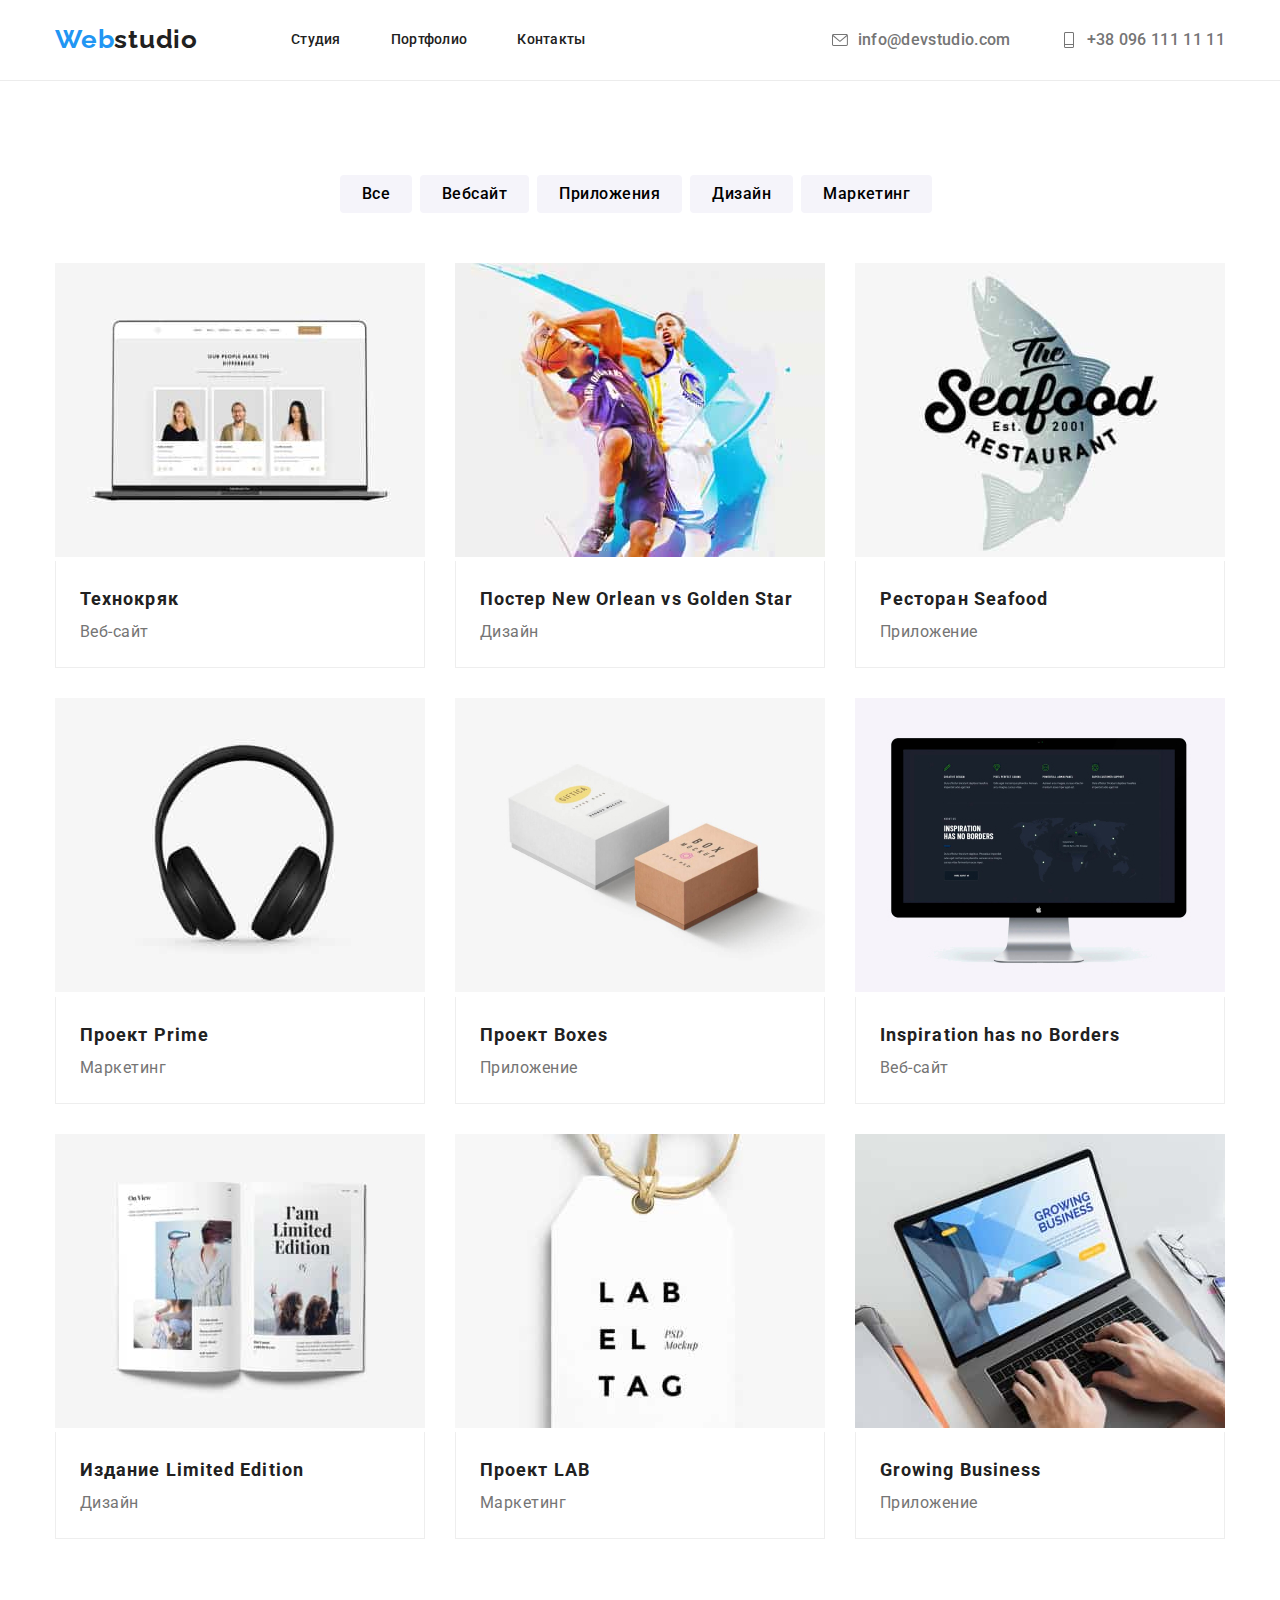
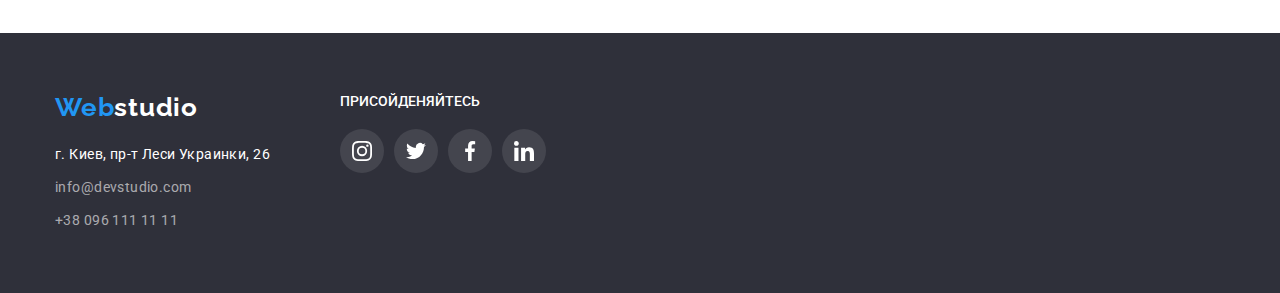
==== portfolio.html @ 6fe6b193 ".prettierrc.json" ====
<!DOCTYPE html>
<html lang="ru">

<head>
    <meta charset="UTF-8">
    <meta http-equiv="X-UA-Compatible" content="IE=edge">
    <meta name="viewport" content="width=device-width, initial-scale=1.0">
    <title>Webstudio</title>
    <link rel="preconnect" href="https://fonts.gstatic.com">

    <link
        href="https://fonts.googleapis.com/css2?family=Raleway:wght@700&family=Roboto:wght@400;500;700;900&display=swap"
        rel="stylesheet">


    <link rel="stylesheet"
        href="https://cdnjs.cloudflare.com/ajax/libs/modern-normalize/1.0.0/modern-normalize.min.css" />


    <link rel="stylesheet" href="./css/styles.css" />

</head>



<header class="header">
    <div class="container">
        <nav class="header-nav">
            <a href="./index.html" lang="en" class="logo"><span class="logo-accent">Web</span>studio</a>

            <ul class="site-nav">
                <li class="item"> <a href="./index.html" class="test-link">Студия</a></li>
                <li class="item"> <a href="./portfolio.html" class="test-link">Портфолио</a></li>
                <li class="item"> <a href="" class="test-link">Контакты</a></li>
            </ul>
        </nav>

        <ul class="adress">
            <li class="item"> <a href="info@devstudio.com" class="header-adress">
                    <svg class="header-adress-icon" width="16" height="12">
                        <use href="./images/icons/symbol-defs2.svg#icon-envelope-grey">
                        </use>
                    </svg>
                    info@devstudio.com
                </a>
            </li>

            <li class="item"> <a href="tel:+380961111111" class="header-adress">
                    <svg class="header-adress-icon" width="10" height="16">
                        <use href="./images/icons/symbol-defs2.svg#icon-Tel-header">
                        </use>
                    </svg>
                    +38 096 111 11 11
                </a>
            </li>
        </ul>
</header>


<main>

    <!--Portfolio menu-->
    <section class="section">
        <div class="container">
            <ul class="center">
                <li class="align-horizontal">
                    <button href="" type="button" class="top-menu">Все</button></li>
                <li class="align-horizontal">
                    <button href="" type="button" class="top-menu">Вебсайт</button></li>
                <li class="align-horizontal">
                    <button href="" type="button" class="top-menu">Приложения</button></li>
                <li class="align-horizontal">
                    <button href="" type="button" class="top-menu">Дизайн</button></li>
                <li class="align-horizontal">
                    <button href="" type="button" class="top-menu">Маркетинг</button></li>
            </ul>


            <!--Portfolio items-->

            <ul class="picture">
                <li class="picture-item">
                    <a href="#" class="link">
                        <img src="./images/img portfolio.jpg" alt="Наша команда" width="370" height="294">
                        <div class="legend">
                            <h3 class="portfolio-picture-title">Технокряк</h3>
                            <p class="description">Веб-сайт</p>
                        </div>
                    </a>
                </li>

                <li class="picture-item">
                    <a href="#" class="link">
                        <img src="./images/img portfolio 1.jpg" alt="Постер баскетболистов" width="370" height="294">
                        <div class="legend">
                            <h3 lang="en" class="portfolio-picture-title">Постер <span>New Orlean vs Golden Star</span>
                            </h3>
                            <p class="description">Дизайн</p>
                        </div>
                    </a>
                </li>


                <li class="picture-item">
                    <a href="#" class="link">
                        <img src="./images/img portfolio 2.jpg" alt="Логотип Сифуд" width="370" height="294">
                        <div class="legend">
                            <h3 lang="en" class="portfolio-picture-title">Ресторан <span>Seafood</h3>
                            <p class="description">Приложение</p>
                        </div>
                    </a>
                </li>

                <li class="picture-item">
                    <a href="#" class="link">
                        <img src="./images/img portfolio 3.jpg" alt="Наушники" width="370" height="294">
                        <div class="legend">
                            <h3 lang="en" class="portfolio-picture-title">Проект Prime</h3>
                            <p class="description">Маркетинг</p>
                        </div>
                    </a>
                </li>

                <li class="picture-item">
                    <a href="#" class="link">
                        <img src="./images/img portfolio 4.jpg" alt="Коробки" width="370" height="294">
                        <div class="legend">
                            <h3 lang="en, ru" class="portfolio-picture-title">Проект Boxes</h3>
                            <p class="description">Приложение</p>
                        </div>
                    </a>
                </li>

                <li class="picture-item">
                    <a href="#" class="link">
                        <img src="./images/img portfolio 5.jpg" alt="Экран монитора" width="370" height="294">
                        <div class="legend">
                            <h3 lang="en" class="portfolio-picture-title">Inspiration has no Borders</h3>
                            <p class="description">Веб-сайт</p>
                        </div>
                    </a>
                </li>

                <li class="picture-item">
                    <a href="#" class="link">
                        <img src="./images/img portfolio 6.jpg" alt="Журнал" width="370" height="294">
                        <div class="legend">
                            <h3 lang="en, ru" class="portfolio-picture-title">Издание Limited Edition</h3>
                            <p class="description">Дизайн</p>
                        </div>
                    </a>
                </li>

                <li class="picture-item">
                    <a href="#" class="link">
                        <img src="./images/img portfolio 7.jpg" alt="Бирка" width="370" height="294">
                        <div class="legend">
                            <h3 lang="en, ru" class="portfolio-picture-title">Проект LAB</h3>
                            <p class="description">Маркетинг</p>
                        </div>
                    </a>
                </li>

                <li class="picture-item">
                    <a href="#" class="link">
                        <img src="./images/img portfolio 8.jpg" alt="Руки печатают по клавишам ноутбука" width="370"
                            height="294">
                        <div class="legend">
                            <h3 lang="en" class="portfolio-picture-title">Growing Business</h3>
                            <p class="description">Приложение</p>
                        </div>
                    </a>
                </li>
            </ul>
    </section>
</main>

<!--Контакты-->

<footer class="footer">
    <div class="container">

        <div class="footer-wrapper">
            <div class="footer-adress-wrapper">
                <a href="./index.html" lang="en" class="footer-logo"><span class="logo-accent">Web</span>studio</a>
                <address class="footer-adress-list">
                    <ul class="footer-nav">

                        <li class="footer-adress-item">
                            <a href="https://goo.gl/maps/8NbSCPgEPVCYa1LM7" class="footer-adress">г. Киев, пр-т Леси
                                Украинки,
                                26</a></li>
                        <li class="footer-adress-item">
                            <a href="info@devstudio.com" class="footer-adress-mail">info@devstudio.com</a></li>
                        <li class="footer-adress-item"> <a href="tel:+380961111111" class="footer-adress-tel">+38 096
                                111 11
                                11</a></li>
                    </ul>

                </address>
            </div>

            <div class="footer-social">
                <p class="footer-social-title">Присойденяйтесь</p>
                <ul class="footer-social-list">
                    <li class="footer-social-item">
                        <a class="social-link footer-social-link" href="">
                            <svg class="social-icon footer-social-icon">
                                <use href="./images/icons/symbol-defs2.svg#icon-instagram-2"></use>
                            </svg>
                        </a>
                    </li>

                    <li class="footer-item">
                        <a class="social-link footer-social-link" href="">
                            <svg class="social-icon footer-social-icon">
                                <use href="./images/icons/symbol-defs2.svg#icon-twitter-2"></use>
                            </svg>
                        </a>
                    </li>

                    <li class="footer-item">
                        <a class="social-link footer-social-link" href="">
                            <svg class="social-icon footer-social-icon">
                                <use href="./images/icons/symbol-defs2.svg#icon-facebook-2"></use>
                            </svg>
                        </a>
                    </li>

                    <li class="footer-item">
                        <a class="social-link footer-social-link" href="">
                            <svg class="social-icon footer-social-icon">
                                <use href="./images/icons/symbol-defs2.svg#icon-linkedin-2"></use>
                            </svg>
                        </a>
                    </li>

                </ul>
            </div>
        </div>
    </div>

</footer>
</body>

</html>
---- css/styles.css ----
:root {
    --text-color: #212121;  /*коричневый*/
    --color-link: #2196F3;  /*голубой*/
    --color-tipe: #757575;  /*серый*/
    --main-color: #FFFFFF;  /*белый*/
    --color-font: #2F303A;  /*темно серый*/
    --color-icons: #AFB1B8; 
    /*светло-серый*/
    --bg-color-light: #f5f4fa; /*cветло-светло-серый*/
    --opposite-basic-color: #000000;  /*черный*/
    --card-set-gap: 30px;
    --primary-bg-color: #fff;  /*cлоновая кость*/
    --clients-bg-color: #E5E5E5;
}




body {
   font-family: 'Roboto', sans-serif;
   color: var(--text-color);
}

.logo {
    
    font-family: Raleway;
    font-weight: 700;
    font-size: 26px;
    line-height: 1.15;
    font-style: normal;
    color: var(--text-color);
    letter-spacing: 0.03em;
    margin-right: 93px;
    /*margin-left: 200px;*/
    
}
.logo-accent {
    color: var(--color-link);
}

h1,
h2,
h3,
h4,
h5,
h6,
p {
    margin-top: 0;
    margin-bottom: 0;
}

ul{
    list-style: none;
    padding: 0;
    margin: 0;
}

a {
    text-decoration: none;
    /* Убираем подчеркивание */
}

li {
display: list-item;
text-align: -webkit-match-parent;

list-style-type: none;
    /* Убираем маркеры */
}

.header {
    border-bottom: 1px solid #ececec;
}

*,
::after,
::before {
    box-sizing: border-box;
}

header {
    display: block;
}

.header > .container {
    display: flex;
    align-items: center;
}


.container { 
    margin-left: auto;
    margin-right: auto;
    width: 1200px;
    padding-left: 15px;
    padding-right: 15px;
}

.header-nav, .adress, .site-nav{
    display: flex;
    align-items: center;
}

.item:not(:last-child) {
    margin-right: 50px;
}

.item:last-child{
    margin-right: 0;
}

.header-adress-icon {
    fill: currentColor;
    margin-right: 10px;
    width: 16px;
    height: 16px;
}



.header-adress {
color: var(--color-tipe);

font-weight: 500;
line-height: 14px;
 line-height: 1.14;
 letter-spacing: 0.02em;
 margin-left: auto;

display: flex;
align-items: center;
}



.adress {
    /*display: flex;*/
    margin-left: auto;
}

.test-link:hover,
.header-adress:hover,
.footer-adress:hover,
.test-link:focus,
.header-adress:focus,
.footer-adress:focus
{
    color: var(--color-link);
}

.test-link {
    display: block;
    font-weight: 500;
    font-size: 14px;
    line-height: 1.14;
    color: var(--text-color);
    letter-spacing: 0.02em;
    padding-top: 32px;
    padding-bottom: 32px;
}

/*MAIN*/
 
.main-title {
    color: var(--main-color);
     text-transform: uppercase;
     font-size: 44px;
     font-weight: 900;
     letter-spacing: 0.06em;
     line-height: 1.36;
     margin-top: 0;
     margin-bottom: 30px;
}

.title {
    /* background-color: var(--color-font); */
    background-color: var(--text-color);
    background-image: linear-gradient(to right, rgba(47, 48, 58, 0.4), rgba(47, 48, 58, 0.4)), 
    url(../images/hero.jpg);
    padding-top: 200px;
    padding-bottom: 200px; 
    background-position: center;
    background-repeat: no-repeat;
    background-size: cover;

     max-width: 1600px;
     height: 600px;
     outline: 1px solid #000000;
     margin-left: auto;
     margin-right: auto;
}


.title-align {
    margin-left: auto;
    margin-right: auto;
    width: 696px;
    
    text-align: center;
}

.btn-order {
    color: var(--main-color);
    background-color: var(--color-link);
    font-weight: 700;
    font-size: 16px;
    line-height: 1.8;

    border: none;
    box-shadow: 0px 4px 4px rgb(0 0 0 / 15%);
    border-radius: 4px;

    padding: 10px 32px;
    cursor: pointer;

    display: inline-block;

    cursor: pointer;
}

.section {
    padding-top: 94px;
    padding-bottom: 94px;
}

.section-features {
    padding-top: 94px;
    /* padding-bottom: 94px; */ */
}

div, section, p, h2{
    display: block;
}



.features-list {
    /*width: 270px;
    margin-right: 30px;
    margin-bottom: 30px; */
    flex-basis: calc(100% / 4 - var(--card-set-gap));
    display: block;
    margin-right: var(--card-set-gap);
    }

   /* .features-list:nth-child(3n){
        margin-right: 0;
    }
    */

.features{
    display: flex;
    flex-wrap: wrap;
    margin-right: calc(-1 * var(--card-set-gap));
}

.features-title {
   color: var(--text-color);
   font-size: 14px;
   font-weight: 700;
   line-height: 1.14;
   letter-spacing: 0.03em;
   text-transform: uppercase;

   margin-top: 0;
   margin-bottom: 10px;
}



.features-subject {
    color: var(--color-tipe);
    /*font-weight: 400;*/
    font-size: 14px;
    line-height: 1.71;
    letter-spacing: 0.03em;

    margin-top: 0;
    margin-bottom: 0;
}



/* ICON */

.icon-wrapper {
    display: flex;
    justify-content: center;
    align-items: center;
    width: 270px;
    height: 120px;
    background-color: var(--bg-color-light);
    border-radius: 4px;
    margin-bottom: 30px;
}

.features-icon {
    width: 70px;
    height: 70px;
}






.command {
    background-color: var(--bg-color-light);
}

.section-title {
    font-size: 36px;
    font-weight: 700;
    line-height: 1.17;
    letter-spacing: 0.03em;
    text-align: center;
    margin-top: 0;
    margin-bottom: 50px;
}

.service {
    display: flex;
    flex-wrap: wrap;
    margin-right: calc(-1 * var(--card-set-gap));
}

.service-item {
    flex-basis: calc(100% / 3 - var(--card-set-gap));
    margin-right: var(--card-set-gap);
}


/* TEAM */

.team {
    display: flex;
    flex-wrap: wrap;
    /* margin-right: calc(-1 * var(--card-set-gap)); */
flex-direction: row;
justify-content: center;
    margin-top: calc(-1 * var(--card-set-gap));
    margin-left: calc(-1 * var(--card-set-gap)); 
}

.team-item {
    flex-basis: calc(100% / 4 - var(--card-set-gap));
    margin-left: var(--card-set-gap);
    background-color: var(--main-color);
    box-shadow: 0px 1px 3px rgba(0, 0, 0, 0.12), 
                0px 1px 1px rgba(0, 0, 0, 0.14),
                0px 2px 1px rgba(0, 0, 0, 0.2);
    border-radius: 0px 0px 4px 4px;
    text-align: center;
    font-size: 16px;
    line-height: 1.18;
    text-align: center;
}

.team__item+.team__item {
    margin-left: 30px;
}

.member {
    padding-top: 30px;
    padding-bottom: 30px;
}


.picture-name {
    color: var(--text-color);
  margin-bottom: 0;
  color: var(--title-text-color);
  font-size: 16px;
  font-weight: 500;
}

.position {
    color: var(--color-tipe);
   margin-top: 10px;
   margin-bottom: 16px;
    font-size: 16px;
    line-height: 1.18;
    letter-spacing: 0.03em;
    text-align: center;
    /* margin-top: 0px;
    margin-bottom: 0px; */
}


/* TEAM ICON */

.social {
    display: flex;
    justify-content: center;
    margin-top: 16px;
    /* padding-bottom: 30px; */
}

.social-item:not(:last-child) {
    margin-right: 10px;
}

.social-link {
    display: flex;
    justify-content: center;
    align-items: center;
    width: 44px;
    height: 44px;
    border-radius: 50%;
    color: var(--color-icons);
}

.social-link:hover,
.social-link:focus {
    color: var(--primary-bg-color);
    background-color: var(--color-link);
}

.social-icon {
    fill: currentColor;
    width: 20px;
    height: 20px;
}


/* CLIENTS */

.clients {
    align-items: ctnter;
}

.clients-list {
    display: flex;
    justify-content: center;
    margin-top: 0px;
    margin-bottom: 0;
}

.clients-item:not(:last-child) {
    margin-right: 30px;
}
    
.clients-link {
    display: flex;
    justify-content: center;
    align-items: center;
    width: 170px;
    height: 90px;
    color: var(--color-icons);
    border: 1px solid #AFB1B8;
    box-sizing: border-box;
    border-radius: 4px;
    
} 


.clients-link:hover,
.clients-link:focus {
    color: var(--color-link);
    border-color: var(--color-link);
}

.clients-icon {
    fill: currentColor;
       width: 106px;
       height: 60px;
}



/* FOOTER */

.footer {
    background-color: var(--color-font);
    padding-top: 60px;
    padding-bottom: 60px;
}

.footer-logo {
    color: var(--main-color);
    display: inline-block;
    margin-bottom: 20px;

    font-family: Raleway;
    font-weight: 700;
    font-size: 26px;
    line-height: 1.15;
    font-style: normal;
   
    letter-spacing: 0.03em;
}

.footer-logo-accent{
    color
}
/* address {
    display: block;
    font-style: italic;
} */

.footer-adress {
    font-family: 'Roboto';
    color: var(--main-color);
    font-style: normal;
    font-size: 14px;
    line-height: 1.71;
    letter-spacing: 0.03em;
}

.footer-adress-mail,
.footer-adress-tel {
font-style: normal;
font-size: 14px;
line-height: 1.71;
letter-spacing: 0.03em;
font-family: 'Roboto';
color: rgba(255, 255, 255, 0.6);

display: block;
margin-top: 9px;
}

.footer-adress-mail:hover,
.footer-adress-tel:hover,
.footer-adress-mail:focus,
.footer-adress-tel:focus {
    color: var(--color-link);
}

/* .footer-address-list .footer-address-item+.footer-address-item {
    margin-top: 9px;
} */



 /* FOOTER ICONS */

 .footer-wrapper {
     display: flex;
 }

.footer-social {
    margin-left: 70px;
}
.footer-social-title {
    margin-bottom: 20px;
    font-weight: 500;
    font-style: normal;
    font-size: 14px;
    line-height: 1.17;
    color: var(--main-color);
    text-transform: uppercase;
}

.footer-social-list {
    display: flex;
}

.footer-item {
    /* margin-top: 16px; */
    margin-left: 10px;
    
} 

.footer-social-link {
    background-color: rgba(255, 255, 255, 0.1);
}

.footer-social-icon {
        fill: var(--main-color);
    } 



/*PORTFOLIO*/

.center {
    display: flex;
    justify-content: center;
    margin-bottom: 50px;
}

.align-horizontal {
    margin-right: 8px;
}

.first {
    color: var(--main-color);
    background-color: var(--color-link);
    box-shadow: 0px 2px 2px rgb(0 0 0 / 12%),
                0px 1px 2px rgb(0 0 0 / 8%);
}



.top-menu {
 font-weight: 500;
 font-size: 16px;
 line-height: 1.63;
 letter-spacing: 0.03em;
 background-color: var(--bg-color-light);
 border: none;
 
 border-radius: 4px;
 padding: 6px 22px;
}

.top-menu:hover,
.top-menu:focus {
color: var(--main-color);
background-color: var(--color-link);
}

.top-menu {
cursor: pointer;
}





.picture {
    display: flex;
    flex-wrap: wrap;
    margin-right: calc(-1 * var(--card-set-gap));
    margin-bottom: calc(-1 * var(--card-set-gap));
}

.picture-item {
    flex-basis: calc(100% / 3 - var(--card-set-gap));
    margin-right: var(--card-set-gap);
    margin-bottom: var(--card-set-gap);
}

.portfolio-picture-title {
    margin: 0;
    color: var(--text-color);
    font-size: 18px;
    line-height: 2;
    font-weight: 700;
    letter-spacing: 0.06em;
}

.legend {
    display: block;
    padding: 20px 24px;
    border: 1px solid #eeeeee;
    border-top: none;
}


.description{
    color: var(--color-tipe);
    font-weight: 400;
    font-size: 16px;
    line-height: 1.87;
    letter-spacing: 0.03em;
    margin: 0;
}


/* PORTFOLIO ICON */
.picture-item:hover {
    box-shadow: 0px 1px 1px rgba(0, 0, 0, 0.12), 0px 4px 4px rgba(0, 0, 0, 0.06),
        1px 4px 6px rgba(0, 0, 0, 0.16);
}
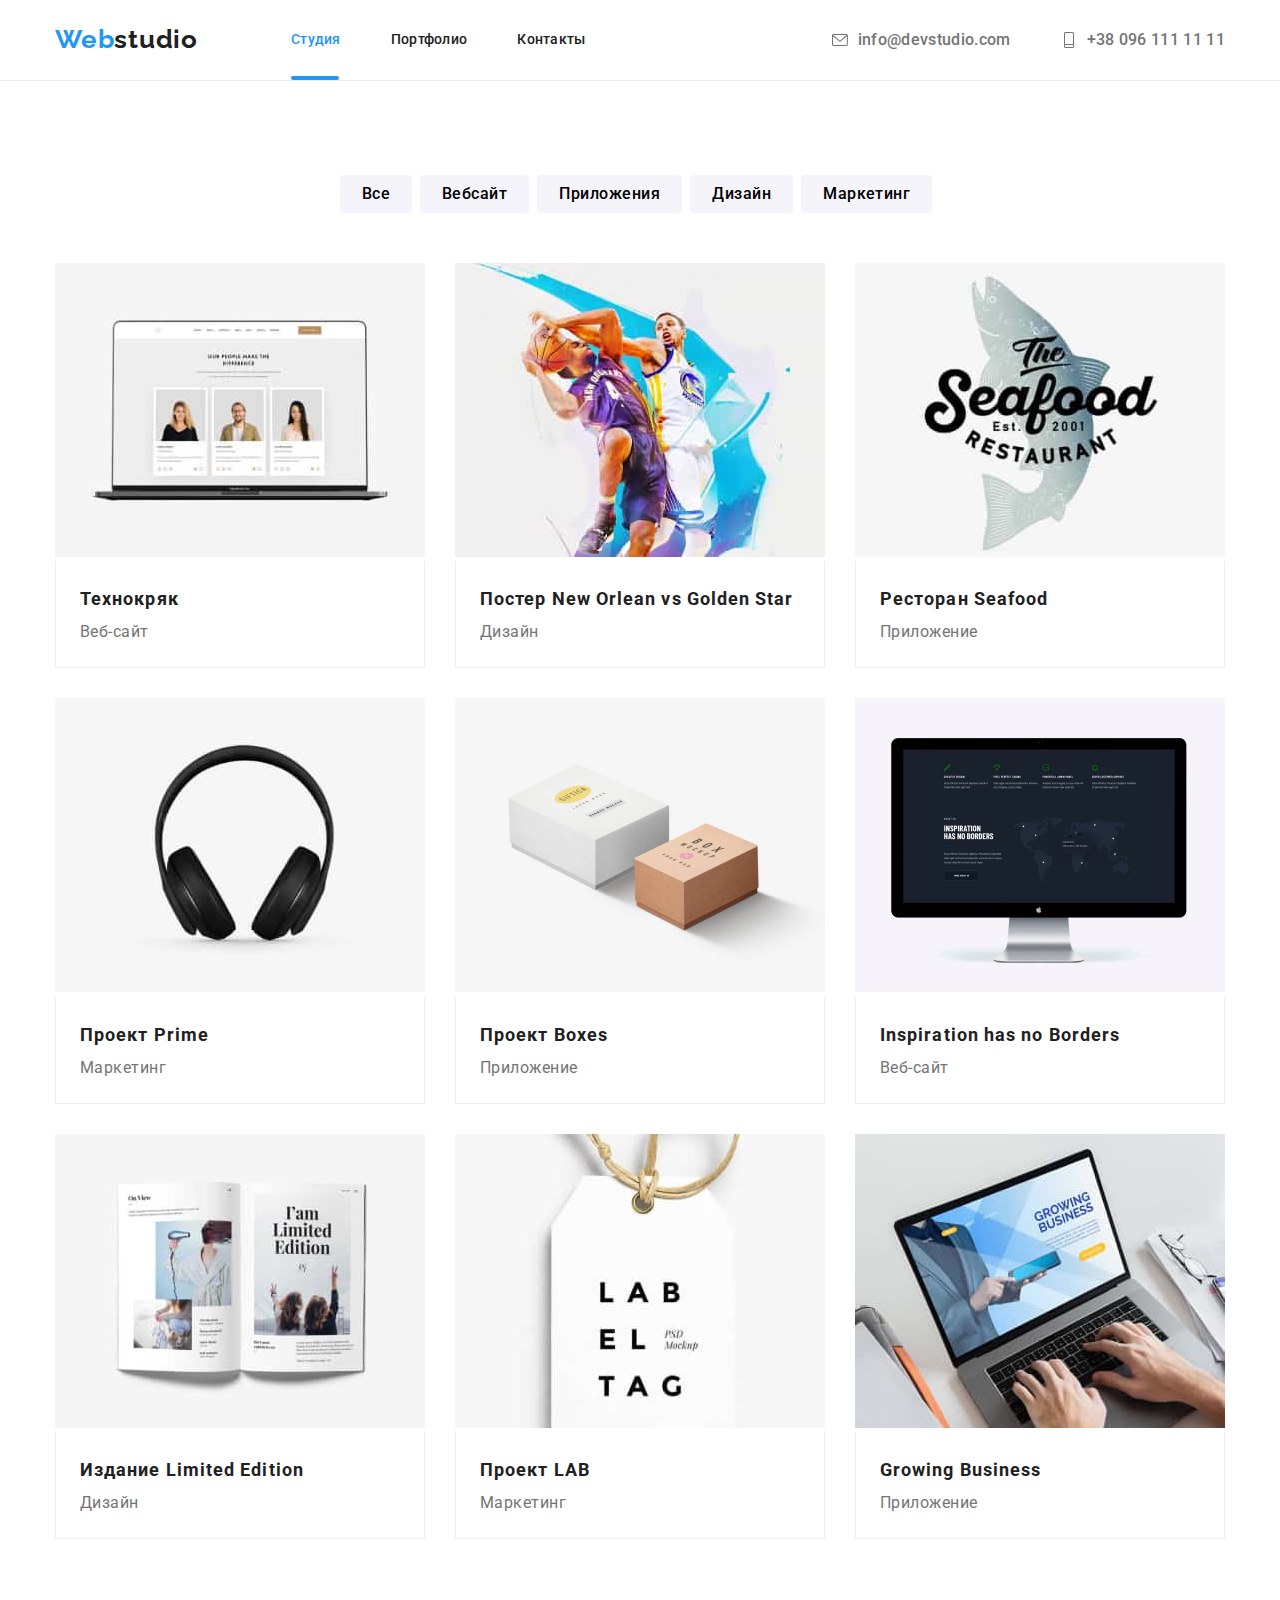
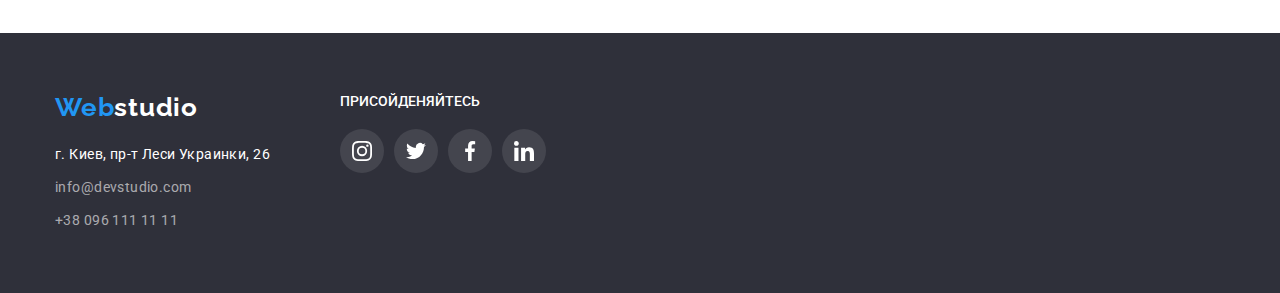
==== commit b75def5b: "backdrop" ====
--- a/portfolio.html
+++ b/portfolio.html
@@ -17,6 +17,8 @@
         href="https://cdnjs.cloudflare.com/ajax/libs/modern-normalize/1.0.0/modern-normalize.min.css" />
 
 
+    <link rel="stylesheet" href="https://cdnjs.cloudflare.com/ajax/libs/animate.css/4.1.1/animate.min.css" />
+
     <link rel="stylesheet" href="./css/styles.css" />
 
 </head>
@@ -29,9 +31,15 @@
             <a href="./index.html" lang="en" class="logo"><span class="logo-accent">Web</span>studio</a>
 
             <ul class="site-nav">
-                <li class="item"> <a href="./index.html" class="test-link">Студия</a></li>
-                <li class="item"> <a href="./portfolio.html" class="test-link">Портфолио</a></li>
-                <li class="item"> <a href="" class="test-link">Контакты</a></li>
+                <li class="item">
+                    <a href="./index.html" class="test-link current-link">Студия</a>
+                </li>
+                <li class="item">
+                    <a href="./portfolio.html" class="test-link">Портфолио</a>
+                </li>
+                <li class="item">
+                    <a href="" class="test-link">Контакты</a>
+                </li>
             </ul>
         </nav>
 
--- a/css/styles.css
+++ b/css/styles.css
@@ -12,6 +12,7 @@
     --card-set-gap: 30px;
     --primary-bg-color: #fff;  /*cлоновая кость*/
     --clients-bg-color: #E5E5E5;
+    --cubic: cubic-bezier(0.4, 0, 0.2, 1);
 }
 
 
@@ -150,7 +151,10 @@
 }
 
 .test-link {
-    display: block;
+    position: relative;
+    display: inline-block;
+transition: color 250ms var(--cubic);
+
     font-weight: 500;
     font-size: 14px;
     line-height: 1.14;
@@ -159,6 +163,38 @@
     padding-top: 32px;
     padding-bottom: 32px;
 }
+
+.current-link,
+.test-link:active { 
+    color: var(--color-link);
+}
+
+/* Studia-band */
+
+.test-link.current-link::after {
+position: absolute;
+
+bottom: 0;
+
+content: '';
+display: block;
+width: 48px;
+height: 4px;
+border-radius: 2px;
+
+background-color: var(--color-link);
+/* opacity: 1;
+transition: opasity 250ms var(--cubic); */
+}
+
+
+
+/* .a:hover::after {
+    opacity: 1;
+} */
+
+
+
 
 /*MAIN*/
  
@@ -218,6 +254,57 @@
 
     cursor: pointer;
 }
+
+
+
+/* MODAL */
+
+.backdrop {
+    position: fixed;
+    top: 0;
+    left: 0;
+    width: 100vw;
+    height: 100vh;
+    background-color: rgba(0, 0, 0, 0.2);
+}
+
+    .backdrop.is-hidden {
+        visibility: hidden;
+opacity: 0;
+pointer-events: none;
+}
+
+.modal {
+    position: absolute;
+    top: 50%;
+    left: 50%;
+    transform: translate(-50%, -50%);
+
+    min-width: 528px;
+    min-height: 581px;
+    padding: 15px;
+
+    background-color: var(--main-color);
+    
+}
+
+.close {
+    position: absolute;
+    top: 8px;
+    right: 8px;
+    width: 30px;
+    height: 30px;
+    border-radius: 50%;
+    border: 1px solid rgba(0, 0, 0, 0.1);
+    background-color: transparent;
+    cursor: pointer;
+    padding: 0;
+}
+
+
+
+
+
 
 .section {
     padding-top: 94px;
@@ -667,3 +754,5 @@
 }
 
 
+
+
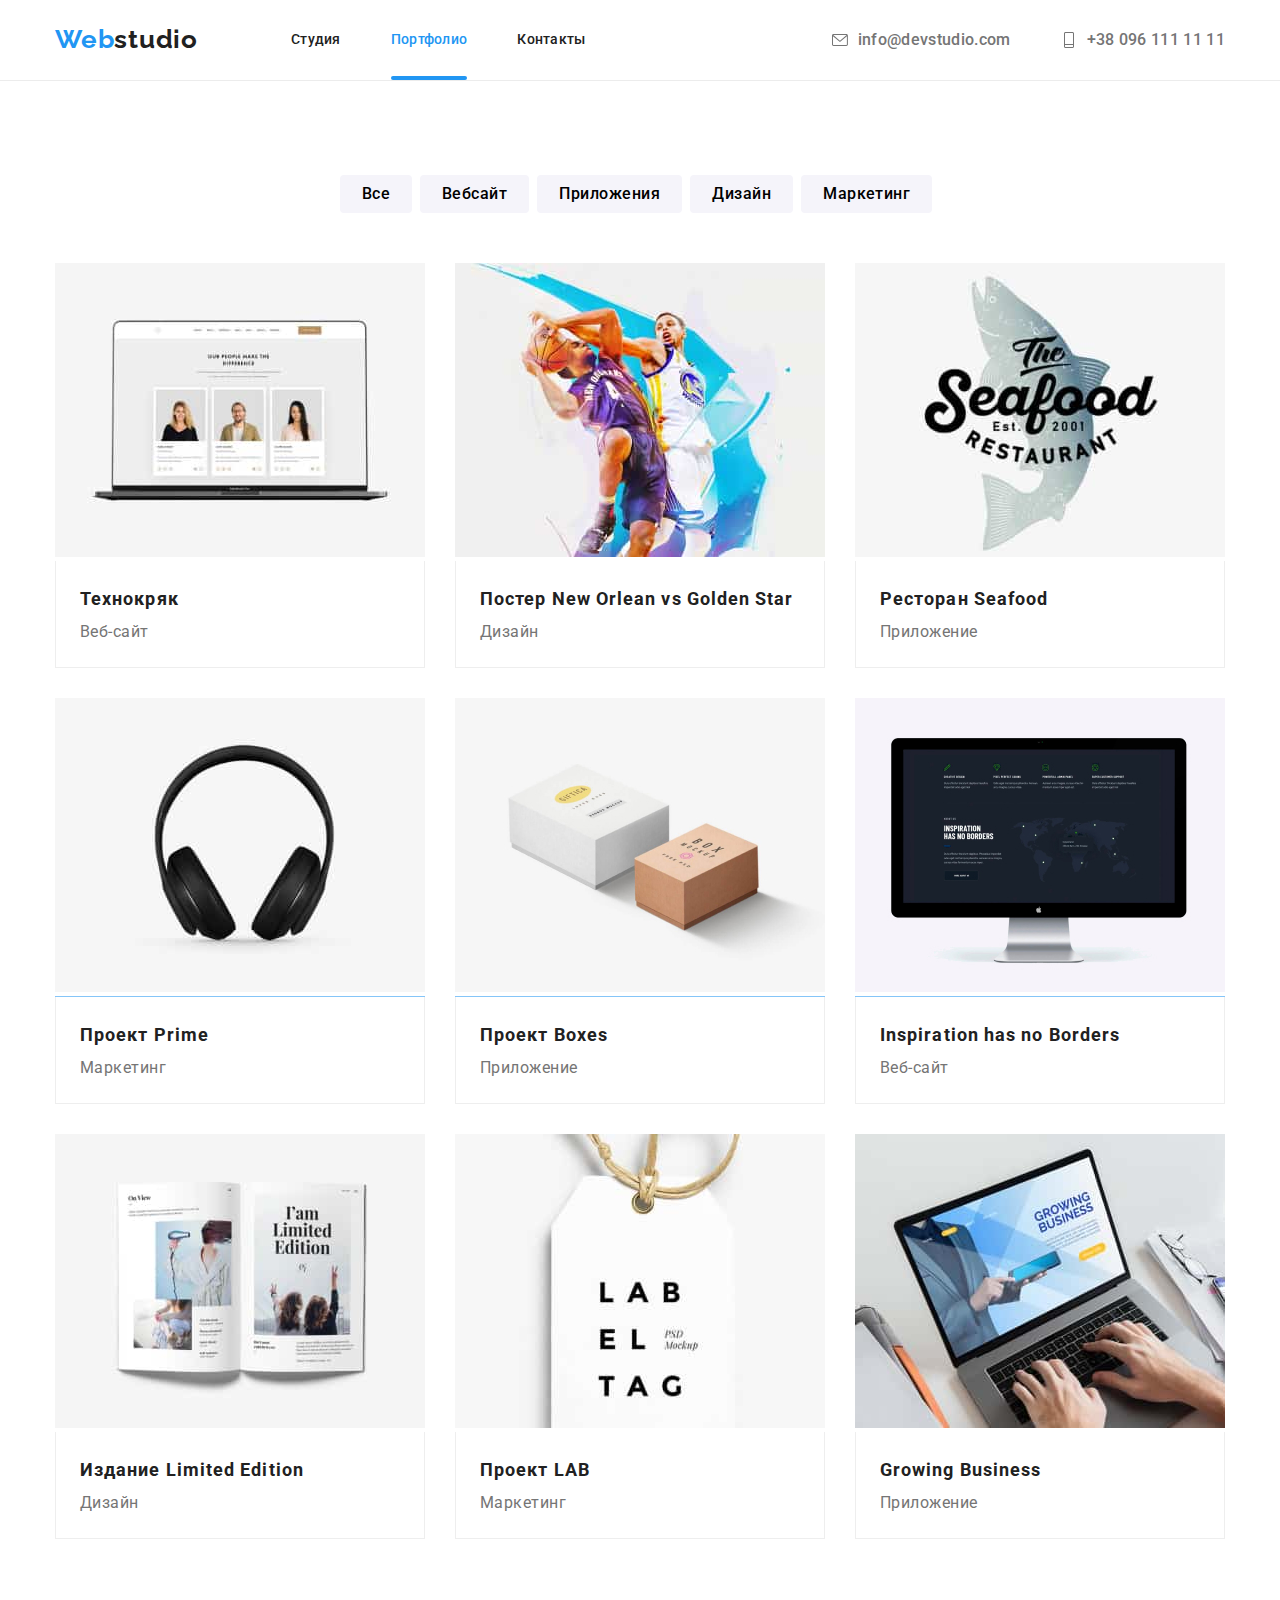
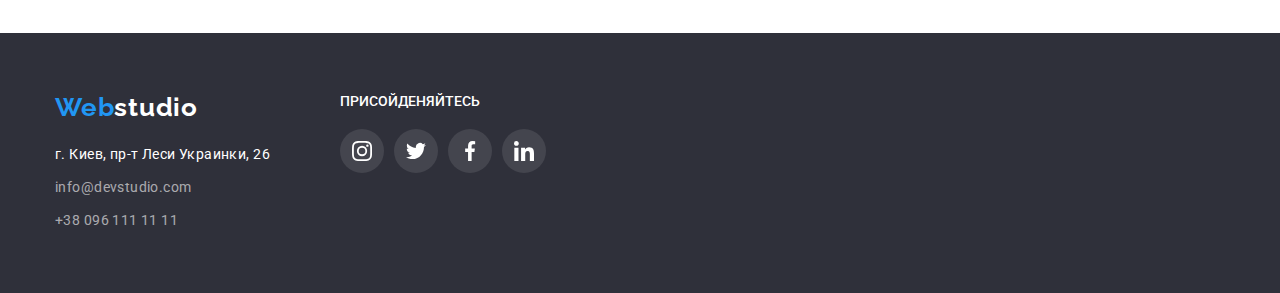
==== commit b07c017b: "portfolio overflow" ====
--- a/portfolio.html
+++ b/portfolio.html
@@ -32,10 +32,10 @@
 
             <ul class="site-nav">
                 <li class="item">
-                    <a href="./index.html" class="test-link current-link">Студия</a>
+                    <a href="./index.html" class="test-link">Студия</a>
                 </li>
                 <li class="item">
-                    <a href="./portfolio.html" class="test-link">Портфолио</a>
+                    <a href="./portfolio.html" class="test-link current-link">Портфолио</a>
                 </li>
                 <li class="item">
                     <a href="" class="test-link">Контакты</a>
@@ -89,7 +89,13 @@
             <ul class="picture">
                 <li class="picture-item">
                     <a href="#" class="link">
-                        <img src="./images/img portfolio.jpg" alt="Наша команда" width="370" height="294">
+                        <div class="picture-item-wrapper">
+                            <img src="./images/img portfolio.jpg" alt="Наша команда" width="370" height="294">
+                            <p class="overlay">Технокряк это современная площадка распространения коронавируса. Компании
+                                используют эту платформу для цифрового шпионажа и атак на защищённые сервера
+                                конкурентов.
+                            </p>
+                        </div>
                         <div class="legend">
                             <h3 class="portfolio-picture-title">Технокряк</h3>
                             <p class="description">Веб-сайт</p>
@@ -99,7 +105,15 @@
 
                 <li class="picture-item">
                     <a href="#" class="link">
-                        <img src="./images/img portfolio 1.jpg" alt="Постер баскетболистов" width="370" height="294">
+                        <div class="picture-item-wrapper">
+                            <img src="./images/img portfolio 1.jpg" alt="Постер баскетболистов" width="370"
+                                height="294">
+
+                            <p class="overlay">Технокряк это современная площадка распространения коронавируса. Компании
+                                используют эту платформу для цифрового шпионажа и атак на защищённые сервера
+                                конкурентов.
+                            </p>
+                        </div>
                         <div class="legend">
                             <h3 lang="en" class="portfolio-picture-title">Постер <span>New Orlean vs Golden Star</span>
                             </h3>
@@ -111,7 +125,13 @@
 
                 <li class="picture-item">
                     <a href="#" class="link">
-                        <img src="./images/img portfolio 2.jpg" alt="Логотип Сифуд" width="370" height="294">
+                        <div class="picture-item-wrapper">
+                            <img src="./images/img portfolio 2.jpg" alt="Логотип Сифуд" width="370" height="294">
+                            <p class="overlay">Технокряк это современная площадка распространения коронавируса. Компании
+                                используют эту платформу для цифрового шпионажа и атак на защищённые сервера
+                                конкурентов.
+                            </p>
+                        </div>
                         <div class="legend">
                             <h3 lang="en" class="portfolio-picture-title">Ресторан <span>Seafood</h3>
                             <p class="description">Приложение</p>
@@ -121,7 +141,13 @@
 
                 <li class="picture-item">
                     <a href="#" class="link">
-                        <img src="./images/img portfolio 3.jpg" alt="Наушники" width="370" height="294">
+                        <div class="picture-item-wrapper">
+                            <img src="./images/img portfolio 3.jpg" alt="Наушники" width="370" height="294">
+                            <p class="overlay">Технокряк это современная площадка распространения коронавируса. Компании
+                                используют эту платформу для цифрового шпионажа и атак на защищённые сервера
+                                конкурентов.
+                            </p>
+                        </div>
                         <div class="legend">
                             <h3 lang="en" class="portfolio-picture-title">Проект Prime</h3>
                             <p class="description">Маркетинг</p>
@@ -131,7 +157,13 @@
 
                 <li class="picture-item">
                     <a href="#" class="link">
-                        <img src="./images/img portfolio 4.jpg" alt="Коробки" width="370" height="294">
+                        <div class="picture-item-wrapper">
+                            <img src="./images/img portfolio 4.jpg" alt="Коробки" width="370" height="294">
+                            <p class="overlay">Технокряк это современная площадка распространения коронавируса. Компании
+                                используют эту платформу для цифрового шпионажа и атак на защищённые сервера
+                                конкурентов.
+                            </p>
+                        </div>
                         <div class="legend">
                             <h3 lang="en, ru" class="portfolio-picture-title">Проект Boxes</h3>
                             <p class="description">Приложение</p>
@@ -141,7 +173,13 @@
 
                 <li class="picture-item">
                     <a href="#" class="link">
-                        <img src="./images/img portfolio 5.jpg" alt="Экран монитора" width="370" height="294">
+                        <div class="picture-item-wrapper">
+                            <img src="./images/img portfolio 5.jpg" alt="Экран монитора" width="370" height="294">
+                            <p class="overlay">Технокряк это современная площадка распространения коронавируса. Компании
+                                используют эту платформу для цифрового шпионажа и атак на защищённые сервера
+                                конкурентов.
+                            </p>
+                        </div>
                         <div class="legend">
                             <h3 lang="en" class="portfolio-picture-title">Inspiration has no Borders</h3>
                             <p class="description">Веб-сайт</p>
@@ -151,7 +189,13 @@
 
                 <li class="picture-item">
                     <a href="#" class="link">
-                        <img src="./images/img portfolio 6.jpg" alt="Журнал" width="370" height="294">
+                        <div class="picture-item-wrapper">
+                            <img src="./images/img portfolio 6.jpg" alt="Журнал" width="370" height="294">
+                            <p class="overlay">Технокряк это современная площадка распространения коронавируса. Компании
+                                используют эту платформу для цифрового шпионажа и атак на защищённые сервера
+                                конкурентов.
+                            </p>
+                        </div>
                         <div class="legend">
                             <h3 lang="en, ru" class="portfolio-picture-title">Издание Limited Edition</h3>
                             <p class="description">Дизайн</p>
@@ -161,7 +205,13 @@
 
                 <li class="picture-item">
                     <a href="#" class="link">
-                        <img src="./images/img portfolio 7.jpg" alt="Бирка" width="370" height="294">
+                        <div class="picture-item-wrapper">
+                            <img src="./images/img portfolio 7.jpg" alt="Бирка" width="370" height="294">
+                            <p class="overlay">Технокряк это современная площадка распространения коронавируса. Компании
+                                используют эту платформу для цифрового шпионажа и атак на защищённые сервера
+                                конкурентов.
+                            </p>
+                        </div>
                         <div class="legend">
                             <h3 lang="en, ru" class="portfolio-picture-title">Проект LAB</h3>
                             <p class="description">Маркетинг</p>
@@ -171,8 +221,14 @@
 
                 <li class="picture-item">
                     <a href="#" class="link">
-                        <img src="./images/img portfolio 8.jpg" alt="Руки печатают по клавишам ноутбука" width="370"
-                            height="294">
+                        <div class="picture-item-wrapper">
+                            <img src="./images/img portfolio 8.jpg" alt="Руки печатают по клавишам ноутбука" width="370"
+                                height="294">
+                            <p class="overlay">Технокряк это современная площадка распространения коронавируса. Компании
+                                используют эту платформу для цифрового шпионажа и атак на защищённые сервера
+                                конкурентов.
+                            </p>
+                        </div>
                         <div class="legend">
                             <h3 lang="en" class="portfolio-picture-title">Growing Business</h3>
                             <p class="description">Приложение</p>
--- a/css/styles.css
+++ b/css/styles.css
@@ -13,6 +13,7 @@
     --primary-bg-color: #fff;  /*cлоновая кость*/
     --clients-bg-color: #E5E5E5;
     --cubic: cubic-bezier(0.4, 0, 0.2, 1);
+    --logo-color: #000;
 }
 
 
@@ -103,6 +104,8 @@
     align-items: center;
 }
 
+
+
 .item:not(:last-child) {
     margin-right: 50px;
 }
@@ -150,6 +153,13 @@
     color: var(--color-link);
 }
 
+
+
+
+.item {
+    position: relative;
+}
+
 .test-link {
     position: relative;
     display: inline-block;
@@ -164,27 +174,26 @@
     padding-bottom: 32px;
 }
 
-.current-link,
-.test-link:active { 
+.current-link { 
     color: var(--color-link);
 }
 
-/* Studia-band */
+/* Underline blue */
 
 .test-link.current-link::after {
 position: absolute;
-
+left: 0;
 bottom: 0;
 
 content: '';
 display: block;
-width: 48px;
+width: 100%;
 height: 4px;
 border-radius: 2px;
 
 background-color: var(--color-link);
-/* opacity: 1;
-transition: opasity 250ms var(--cubic); */
+opacity: 1;
+transition: opasity 250ms var(--cubic);
 }
 
 
@@ -269,9 +278,9 @@
 }
 
     .backdrop.is-hidden {
-        visibility: hidden;
-opacity: 0;
-pointer-events: none;
+    visibility: hidden;
+    opacity: 0;
+    pointer-events: none;
 }
 
 .modal {
@@ -285,6 +294,7 @@
     padding: 15px;
 
     background-color: var(--main-color);
+    
     
 }
 
@@ -295,12 +305,24 @@
     width: 30px;
     height: 30px;
     border-radius: 50%;
+
+    
+    cursor: pointer;
+
     border: 1px solid rgba(0, 0, 0, 0.1);
     background-color: transparent;
-    cursor: pointer;
     padding: 0;
-}
-
+
+    /* display: flex;
+    justify-content: center;
+    align-items: center;
+    box-sizing: border-box; */
+}
+
+/* .btn-close {
+    width: 11px;
+    fill: var(--logo-color);
+} */
 
 
 
@@ -413,8 +435,43 @@
 }
 
 .service-item {
+    position: relative;
+    display: flex;
     flex-basis: calc(100% / 3 - var(--card-set-gap));
     margin-right: var(--card-set-gap);
+}
+
+
+
+/* SERVISE DESC */
+
+.service-item {
+    position: relative;
+}
+
+.service-desc {
+       position: absolute;
+       width: 370px;
+       height: 70px;
+       background-color: rgba(47, 48, 58, 0.8);
+       left: 0;
+       bottom: 0;
+       text-align: center;
+       padding-top: 27px;
+  
+}
+
+.service-text {
+    font-family: Roboto;
+    font-style: normal;
+    font-weight: 700;
+    font-size: 14px;
+    line-height: 1.14;
+    text-align: center;
+    letter-spacing: 0.03em;
+    text-transform: uppercase;
+    color: var(--main-color);
+
 }
 
 
@@ -755,4 +812,47 @@
 
 
 
-
+/* PORTFOLIO OVERLAY */
+.overlay {
+    position: absolute;
+ background-color: rgba(33, 150, 243, 0.9);
+ color: var(--main-color);
+ padding: 20px;
+
+  top: 0;
+  left: 0;
+
+  height: 100%;
+  width: 100%;
+  font-family: Roboto;
+  font-weight: 400;
+  font-size: 18px;
+
+  overflow: auto;
+/* overflow-y: scroll; */
+
+transform: translateY(100%);
+transition: transform 250ms var(--cubic);
+
+overflow: hidden;
+}
+
+.link {
+    
+    display: block;
+   
+}
+
+.picture-item-wrapper {
+position: relative;
+overflow: hidden;
+}
+
+.picture-item-wrapper:hover .overlay,
+.link:focus .overlay
+ {
+    transform: translateX(0%);
+
+}
+
+
